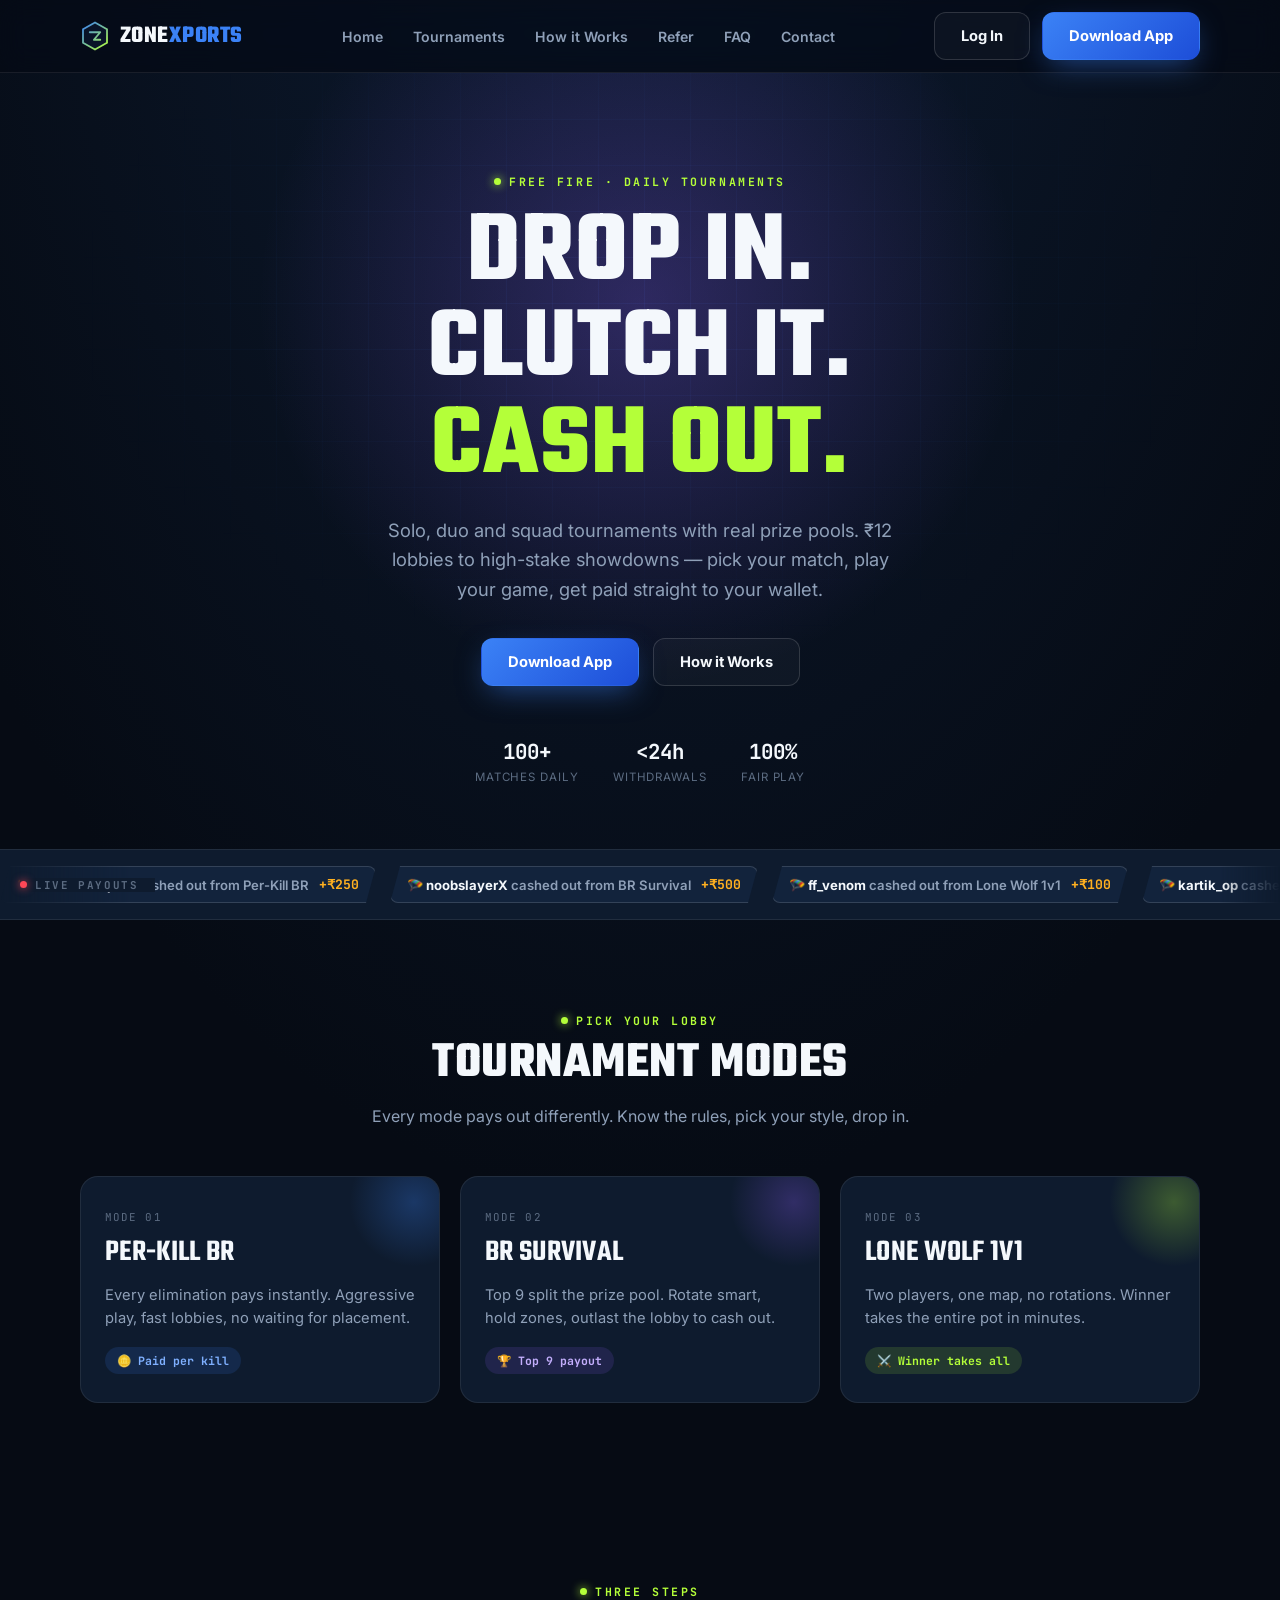
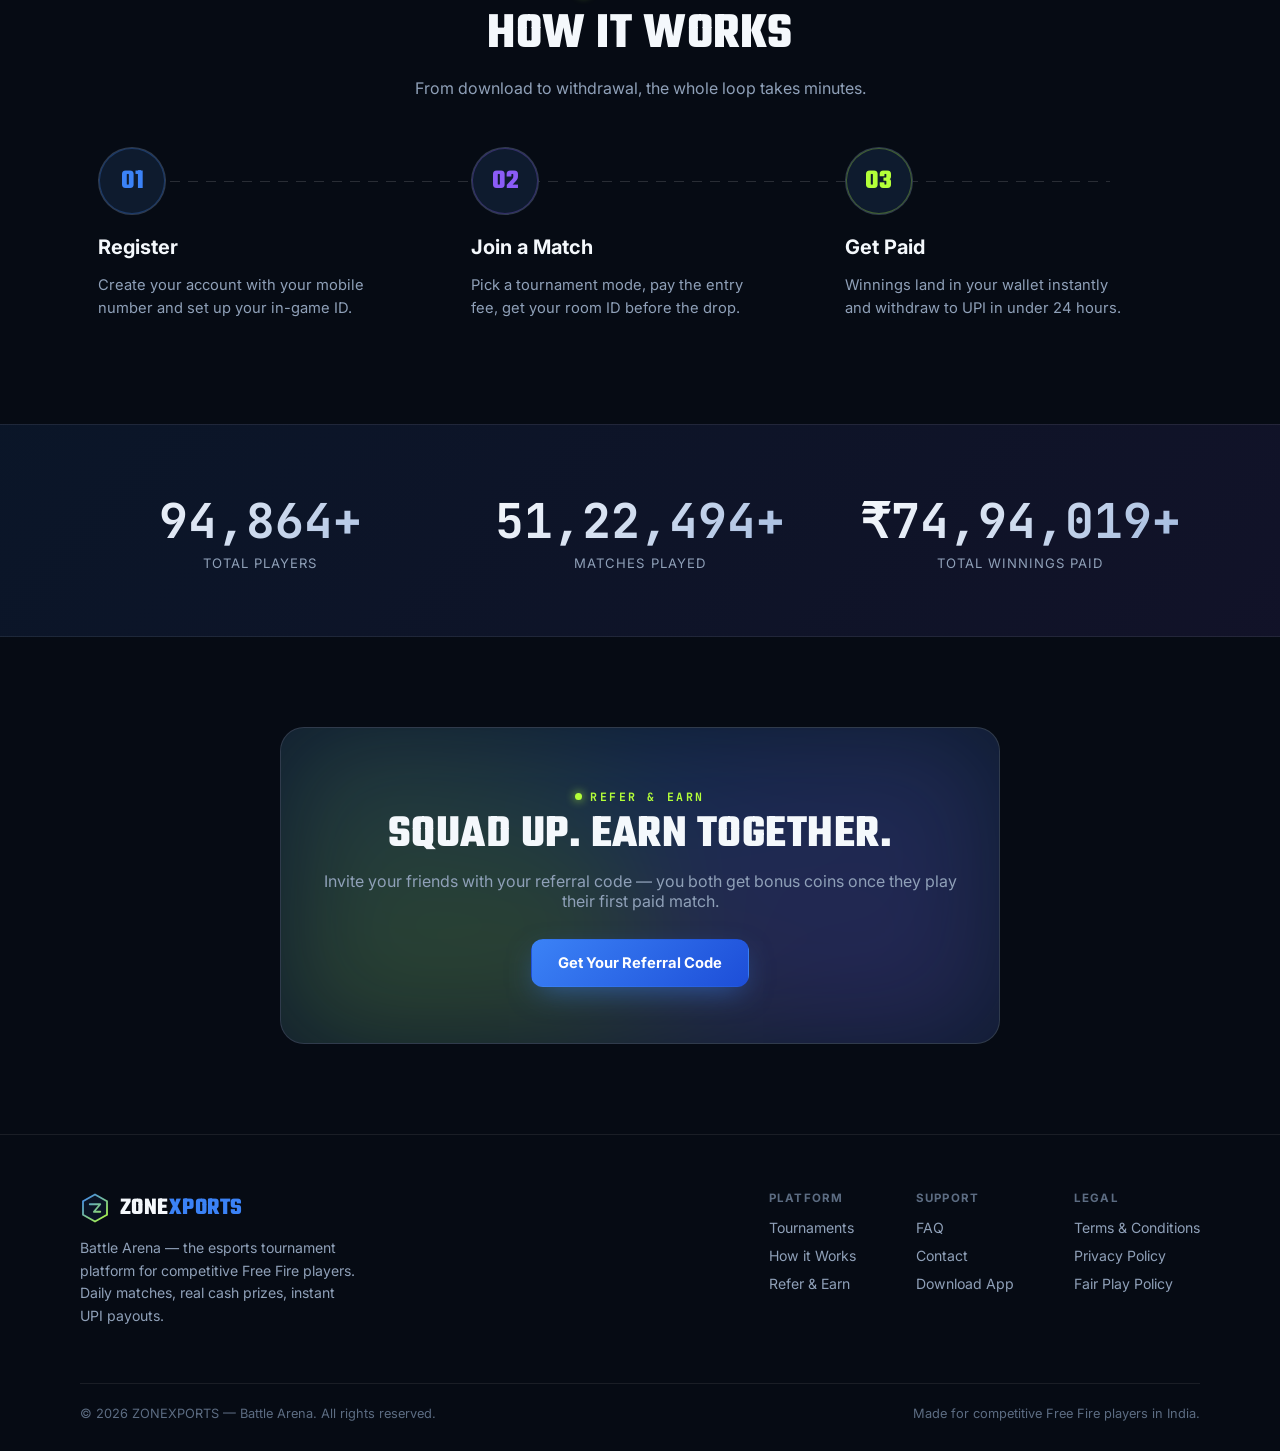
==== index.html @ 1f4161a4 "Add files via upload" ====
<!DOCTYPE html>
<html lang="en">
<head>
<meta charset="UTF-8">
<meta name="viewport" content="width=device-width, initial-scale=1">
<title>ZONEXPORTS — Battle Arena | Free Fire Tournaments</title>
<meta name="description" content="Drop in, clutch it, cash out. Daily Free Fire tournaments on ZONEXPORTS — low entry fees, instant UPI withdrawals, 100% fair play.">
<link rel="preconnect" href="https://fonts.googleapis.com">
<link rel="preconnect" href="https://fonts.gstatic.com" crossorigin>
<link href="https://fonts.googleapis.com/css2?family=Teko:wght@500;600;700&family=Inter:wght@400;500;600;700;800&family=JetBrains+Mono:wght@500;700&display=swap" rel="stylesheet">
<style>
  /* ============ TOKENS ============ */
  :root{
    --bg:#060b14;
    --bg-radial: radial-gradient(120% 90% at 50% -10%, #0d1c33 0%, #060b14 55%);
    --surface:#0e1b2e;
    --surface-2:#12233c;
    --border: rgba(255,255,255,.08);
    --border-strong: rgba(255,255,255,.14);
    --text:#f4f8fc;
    --text-dim:#8fa0b8;
    --text-dimmer:#5c6c82;
    --blue:#3b82f6;
    --blue-soft: rgba(59,130,246,.14);
    --purple:#8b5cf6;
    --purple-soft: rgba(139,92,246,.14);
    --lime:#b4ff39;
    --gold:#ffb020;
    --red:#ff4757;
    --font-display:'Teko', sans-serif;
    --font-body:'Inter', sans-serif;
    --font-mono:'JetBrains Mono', monospace;
    --container: 1160px;
  }

  *{box-sizing:border-box;}
  html{scroll-behavior:smooth;}
  body{
    margin:0;
    background:var(--bg-radial);
    color:var(--text);
    font-family:var(--font-body);
    -webkit-font-smoothing:antialiased;
    overflow-x:hidden;
  }
  img{max-width:100%;display:block;}
  a{color:inherit;text-decoration:none;}
  ul{list-style:none;margin:0;padding:0;}
  :focus-visible{outline:2px solid var(--lime);outline-offset:3px;border-radius:4px;}
  .wrap{max-width:var(--container);margin:0 auto;padding:0 20px;}
  .eyebrow{
    font-family:var(--font-mono);
    font-size:.72rem;
    font-weight:700;
    letter-spacing:.22em;
    text-transform:uppercase;
    color:var(--lime);
    display:inline-flex;
    align-items:center;
    gap:8px;
  }
  .eyebrow::before{
    content:"";
    width:7px;height:7px;border-radius:50%;
    background:var(--lime);
    box-shadow:0 0 10px var(--lime);
  }
  .h-display{
    font-family:var(--font-display);
    font-weight:700;
    text-transform:uppercase;
    letter-spacing:.01em;
    line-height:.94;
  }
  .btn{
    display:inline-flex;align-items:center;justify-content:center;gap:8px;
    font-family:var(--font-body);font-weight:700;font-size:.92rem;
    padding:14px 26px;border-radius:12px;border:1px solid transparent;
    cursor:pointer;transition:transform .15s ease, box-shadow .15s ease, background .15s ease;
    white-space:nowrap;
  }
  .btn:active{transform:translateY(1px) scale(.99);}
  .btn-primary{
    background:linear-gradient(135deg,var(--blue),#1d4ed8);
    color:#fff;
    box-shadow:0 10px 30px -8px rgba(59,130,246,.55);
  }
  .btn-primary:hover{box-shadow:0 14px 34px -6px rgba(59,130,246,.7);}
  .btn-ghost{
    background:rgba(255,255,255,.03);
    border-color:var(--border-strong);
    color:var(--text);
  }
  .btn-ghost:hover{background:rgba(255,255,255,.07);}

  /* ============ LOGO MARK ============ */
  .logo{display:flex;align-items:center;gap:10px;font-family:var(--font-display);font-weight:700;font-size:1.5rem;letter-spacing:.02em;}
  .logo-mark{width:30px;height:30px;flex:none;}
  .logo-text b{color:var(--blue);}

  /* ============ NAV ============ */
  header.nav{
    position:sticky;top:0;z-index:50;
    background:rgba(6,11,20,.72);
    backdrop-filter:blur(14px) saturate(140%);
    -webkit-backdrop-filter:blur(14px) saturate(140%);
    border-bottom:1px solid var(--border);
  }
  .nav-inner{display:flex;align-items:center;justify-content:space-between;height:72px;}
  .nav-links{display:flex;align-items:center;gap:30px;}
  .nav-links a{font-size:.88rem;font-weight:600;color:var(--text-dim);transition:color .15s ease;position:relative;}
  .nav-links a:hover{color:var(--text);}
  .nav-cta{display:flex;align-items:center;gap:12px;}
  .burger{display:none;background:none;border:1px solid var(--border-strong);border-radius:9px;width:42px;height:42px;color:var(--text);font-size:1.1rem;cursor:pointer;}
  .mobile-panel{display:none;border-top:1px solid var(--border);padding:14px 0 20px;}
  .mobile-panel a{display:block;padding:12px 4px;font-weight:600;color:var(--text-dim);border-bottom:1px solid var(--border);}
  body.nav-open .mobile-panel{display:block;}

  @media (max-width:860px){
    .nav-links{display:none;}
    .burger{display:inline-flex;align-items:center;justify-content:center;}
    .nav-cta .btn-ghost{display:none;}
  }

  /* ============ HERO ============ */
  .hero{position:relative;padding:96px 0 64px;overflow:hidden;}
  .hero-grid{
    position:absolute;inset:0;z-index:0;
    background-image:
      linear-gradient(rgba(59,130,246,.08) 1px, transparent 1px),
      linear-gradient(90deg, rgba(59,130,246,.08) 1px, transparent 1px);
    background-size:46px 46px;
    mask-image:radial-gradient(60% 60% at 50% 30%, #000 0%, transparent 75%);
    -webkit-mask-image:radial-gradient(60% 60% at 50% 30%, #000 0%, transparent 75%);
  }
  .hero-glow{
    position:absolute;top:-220px;left:50%;transform:translateX(-50%);
    width:900px;height:900px;border-radius:50%;
    background:radial-gradient(circle, rgba(139,92,246,.28), transparent 60%);
    z-index:0;pointer-events:none;
  }
  .hero-inner{position:relative;z-index:1;text-align:center;max-width:760px;margin:0 auto;}
  .hero h1{
    font-size:clamp(3rem, 9vw, 6.4rem);
    margin:18px 0 20px;
  }
  .hero h1 span{color:var(--lime);}
  .hero p{
    color:var(--text-dim);font-size:clamp(1rem,2vw,1.15rem);
    max-width:520px;margin:0 auto 34px;line-height:1.6;
  }
  .hero-ctas{display:flex;gap:14px;justify-content:center;flex-wrap:wrap;}
  .hero-stats-mini{
    display:flex;gap:34px;justify-content:center;margin-top:52px;flex-wrap:wrap;
  }
  .hero-stats-mini div{text-align:center;}
  .hero-stats-mini strong{
    display:block;font-family:var(--font-mono);font-size:1.3rem;color:var(--text);
  }
  .hero-stats-mini span{font-size:.72rem;color:var(--text-dimmer);text-transform:uppercase;letter-spacing:.08em;}

  /* ============ LIVE FEED (signature element) ============ */
  .feed-section{border-top:1px solid var(--border);border-bottom:1px solid var(--border);background:var(--surface);padding:16px 0;position:relative;}
  .feed-label{
    position:absolute;left:20px;top:50%;transform:translateY(-50%);
    background:var(--surface);padding-right:16px;z-index:2;
    display:flex;align-items:center;gap:8px;
    font-family:var(--font-mono);font-size:.68rem;font-weight:700;
    letter-spacing:.15em;text-transform:uppercase;color:var(--text-dimmer);
  }
  .feed-label i{width:7px;height:7px;border-radius:50%;background:var(--red);box-shadow:0 0 8px var(--red);animation:pulse 1.4s ease-in-out infinite;}
  @keyframes pulse{0%,100%{opacity:1;}50%{opacity:.35;}}
  .feed-mask{overflow:hidden;-webkit-mask-image:linear-gradient(90deg, transparent, #000 130px, #000 calc(100% - 60px), transparent);mask-image:linear-gradient(90deg, transparent, #000 130px, #000 calc(100% - 60px), transparent);}
  .feed-track{display:flex;gap:14px;width:max-content;animation:scroll-left 34s linear infinite;}
  .feed-section:hover .feed-track{animation-play-state:paused;}
  @keyframes scroll-left{from{transform:translateX(0);}to{transform:translateX(-50%);}}
  .feed-item{
    flex:none;display:flex;align-items:center;gap:10px;
    background:var(--surface-2);border:1px solid var(--border-strong);
    padding:9px 16px;border-radius:8px;
    clip-path:polygon(10px 0, 100% 0, calc(100% - 10px) 100%, 0 100%);
    font-size:.82rem;white-space:nowrap;
  }
  .feed-item .tag{color:var(--text-dim);font-weight:600;}
  .feed-item .tag b{color:var(--text);}
  .feed-item .amt{font-family:var(--font-mono);font-weight:700;color:var(--gold);}

  /* ============ SECTION SHELL ============ */
  section{padding:88px 0;}
  .section-head{max-width:560px;margin:0 0 46px;}
  .section-head.center{margin-left:auto;margin-right:auto;text-align:center;}
  .section-head h2{font-size:clamp(2.1rem,4.6vw,3.2rem);margin:12px 0 10px;}
  .section-head p{color:var(--text-dim);font-size:1rem;line-height:1.6;}

  /* ============ MODES ============ */
  .modes-grid{display:grid;grid-template-columns:repeat(3,1fr);gap:20px;}
  .mode-card{
    background:var(--surface);border:1px solid var(--border);border-radius:18px;
    padding:28px 24px;position:relative;overflow:hidden;
    transition:border-color .2s ease, transform .2s ease;
  }
  .mode-card:hover{border-color:var(--border-strong);transform:translateY(-4px);}
  .mode-card::after{
    content:"";position:absolute;right:-40px;top:-40px;width:130px;height:130px;border-radius:50%;
    background:radial-gradient(circle, var(--glow, rgba(59,130,246,.25)), transparent 70%);
  }
  .mode-tag{font-family:var(--font-mono);font-size:.68rem;color:var(--text-dimmer);letter-spacing:.1em;text-transform:uppercase;}
  .mode-card h3{font-family:var(--font-display);font-size:1.9rem;font-weight:600;margin:6px 0 10px;letter-spacing:.01em;text-transform:uppercase;}
  .mode-card p{color:var(--text-dim);font-size:.92rem;line-height:1.55;margin:0 0 18px;}
  .mode-pill{
    display:inline-flex;align-items:center;gap:6px;
    font-family:var(--font-mono);font-size:.72rem;font-weight:700;
    padding:6px 12px;border-radius:100px;
  }
  .mode-card.blue .mode-pill{background:var(--blue-soft);color:#7fb0ff;}
  .mode-card.purple .mode-pill{background:var(--purple-soft);color:#c3aefc;}
  .mode-card.lime .mode-pill{background:rgba(180,255,57,.13);color:var(--lime);}

  /* ============ HOW IT WORKS ============ */
  .steps{display:grid;grid-template-columns:repeat(3,1fr);gap:0;position:relative;}
  .steps::before{
    content:"";position:absolute;top:34px;left:8%;right:8%;height:1px;
    background:repeating-linear-gradient(90deg, var(--border-strong) 0 10px, transparent 10px 18px);
    z-index:0;
  }
  .step{position:relative;z-index:1;padding:0 18px;}
  .step-num{
    width:68px;height:68px;border-radius:50%;
    display:flex;align-items:center;justify-content:center;
    font-family:var(--font-display);font-size:1.7rem;font-weight:700;
    background:var(--surface);border:1px solid var(--border-strong);
    margin-bottom:20px;
  }
  .step:nth-child(1) .step-num{color:var(--blue);box-shadow:inset 0 0 0 1px rgba(59,130,246,.3);}
  .step:nth-child(2) .step-num{color:var(--purple);box-shadow:inset 0 0 0 1px rgba(139,92,246,.3);}
  .step:nth-child(3) .step-num{color:var(--lime);box-shadow:inset 0 0 0 1px rgba(180,255,57,.3);}
  .step h3{font-size:1.25rem;margin:0 0 8px;font-weight:700;}
  .step p{color:var(--text-dim);font-size:.92rem;line-height:1.6;max-width:280px;}

  /* ============ STATS BAND ============ */
  .stats-band{
    background:linear-gradient(135deg, rgba(59,130,246,.09), rgba(139,92,246,.09));
    border-top:1px solid var(--border);border-bottom:1px solid var(--border);
    padding:64px 0;
  }
  .stats-grid{display:grid;grid-template-columns:repeat(3,1fr);gap:20px;text-align:center;}
  .stat b{
    display:block;font-family:var(--font-mono);font-weight:700;
    font-size:clamp(2rem,5vw,3rem);
    background:linear-gradient(135deg,#fff,#9db6dd);
    -webkit-background-clip:text;background-clip:text;color:transparent;
  }
  .stat span{color:var(--text-dim);font-size:.82rem;text-transform:uppercase;letter-spacing:.08em;}

  /* ============ CTA BAND ============ */
  .cta-band{
    text-align:center;padding:90px 0;
  }
  .cta-box{
    max-width:720px;margin:0 auto;padding:56px 34px;border-radius:24px;
    background:var(--surface);border:1px solid var(--border-strong);
    position:relative;overflow:hidden;
  }
  .cta-box::before{
    content:"";position:absolute;inset:-2px;z-index:0;
    background:conic-gradient(from 0deg, var(--blue), var(--purple), var(--lime), var(--blue));
    filter:blur(60px);opacity:.18;
  }
  .cta-box>*{position:relative;z-index:1;}
  .cta-box h2{font-size:clamp(2rem,4.4vw,2.9rem);margin:10px 0 14px;}
  .cta-box p{color:var(--text-dim);margin:0 0 28px;}

  /* ============ FOOTER ============ */
  footer{border-top:1px solid var(--border);padding:56px 0 30px;}
  .footer-top{display:flex;justify-content:space-between;gap:40px;flex-wrap:wrap;margin-bottom:42px;}
  .footer-brand p{color:var(--text-dim);font-size:.88rem;max-width:280px;line-height:1.6;margin-top:12px;}
  .footer-cols{display:flex;gap:60px;flex-wrap:wrap;}
  .footer-col h4{font-size:.72rem;text-transform:uppercase;letter-spacing:.1em;color:var(--text-dimmer);margin:0 0 14px;}
  .footer-col a{display:block;color:var(--text-dim);font-size:.88rem;margin-bottom:11px;transition:color .15s ease;}
  .footer-col a:hover{color:var(--text);}
  .footer-bottom{
    border-top:1px solid var(--border);padding-top:22px;
    display:flex;justify-content:space-between;flex-wrap:wrap;gap:10px;
    color:var(--text-dimmer);font-size:.8rem;
  }

  /* ============ RESPONSIVE ============ */
  @media (max-width:900px){
    .modes-grid{grid-template-columns:1fr;}
    .steps{grid-template-columns:1fr;gap:38px;}
    .steps::before{display:none;}
    .step{padding:0;}
    .stats-grid{grid-template-columns:1fr;gap:34px;}
  }
  @media (max-width:520px){
    .hero{padding:64px 0 40px;}
    .hero-stats-mini{gap:22px;}
    section{padding:64px 0;}
    .cta-box{padding:40px 22px;}
  }

  @media (prefers-reduced-motion: reduce){
    html{scroll-behavior:auto;}
    .feed-track{animation:none;}
    .feed-label i{animation:none;}
  }
</style>
</head>
<body>

<!-- ============ NAV ============ -->
<header class="nav">
  <div class="wrap nav-inner">
    <a href="#home" class="logo">
      <svg class="logo-mark" viewBox="0 0 40 40" fill="none" xmlns="http://www.w3.org/2000/svg">
        <polygon points="20,2 36,11 36,29 20,38 4,29 4,11" stroke="url(#g1)" stroke-width="2.4" fill="rgba(59,130,246,.08)"/>
        <path d="M13 15h14l-8.5 10H27" stroke="url(#g1)" stroke-width="2.4" stroke-linecap="round" stroke-linejoin="round" fill="none"/>
        <defs>
          <linearGradient id="g1" x1="4" y1="2" x2="36" y2="38" gradientUnits="userSpaceOnUse">
            <stop stop-color="#3B82F6"/><stop offset="1" stop-color="#B4FF39"/>
          </linearGradient>
        </defs>
      </svg>
      <span class="logo-text">ZONE<b>XPORTS</b></span>
    </a>

    <nav class="nav-links">
      <a href="#home">Home</a>
      <a href="#modes">Tournaments</a>
      <a href="#how-it-works">How it Works</a>
      <a href="#refer">Refer</a>
      <a href="#faq">FAQ</a>
      <a href="#contact">Contact</a>
    </nav>

    <div class="nav-cta">
      <a href="https://zonexport.site.je" target="_blank" rel="noopener" class="btn btn-ghost">Log In</a>
      <a href="https://github.com/mahali386/ZONEXPORT/releases/download/V1/ZONEXPORT.apk" class="btn btn-primary">Download App</a>
      <button class="burger" id="burgerBtn" aria-label="Toggle menu" aria-expanded="false">☰</button>
    </div>
  </div>
  <div class="wrap mobile-panel" id="mobilePanel">
    <a href="#home">Home</a>
    <a href="#modes">Tournaments</a>
    <a href="#how-it-works">How it Works</a>
    <a href="#refer">Refer &amp; Earn</a>
    <a href="#faq">FAQ</a>
    <a href="#contact">Contact</a>
  </div>
</header>

<!-- ============ HERO ============ -->
<section class="hero" id="home">
  <div class="hero-grid" aria-hidden="true"></div>
  <div class="hero-glow" aria-hidden="true"></div>
  <div class="wrap hero-inner">
    <span class="eyebrow">Free Fire · Daily Tournaments</span>
    <h1 class="h-display">Drop In.<br>Clutch It.<br><span>Cash Out.</span></h1>
    <p>Solo, duo and squad tournaments with real prize pools. ₹12 lobbies to high-stake showdowns — pick your match, play your game, get paid straight to your wallet.</p>
    <div class="hero-ctas">
      <a href="https://github.com/mahali386/ZONEXPORT/releases/download/V1/ZONEXPORT.apk" class="btn btn-primary">Download App</a>
      <a href="#how-it-works" class="btn btn-ghost">How it Works</a>
    </div>
    <div class="hero-stats-mini">
      <div><strong>100+</strong><span>Matches Daily</span></div>
      <div><strong>&lt;24h</strong><span>Withdrawals</span></div>
      <div><strong>100%</strong><span>Fair Play</span></div>
    </div>
  </div>
</section>

<!-- ============ LIVE FEED ============ -->
<div class="feed-section">
  <span class="feed-label"><i></i>Live Payouts</span>
  <div class="feed-mask">
    <div class="feed-track" id="feedTrack">
      <!-- items injected twice by JS for seamless loop -->
    </div>
  </div>
</div>

<!-- ============ TOURNAMENT MODES ============ -->
<section id="modes">
  <div class="wrap">
    <div class="section-head center">
      <span class="eyebrow">Pick Your Lobby</span>
      <h2 class="h-display">Tournament Modes</h2>
      <p>Every mode pays out differently. Know the rules, pick your style, drop in.</p>
    </div>
    <div class="modes-grid">
      <div class="mode-card blue" style="--glow:rgba(59,130,246,.28)">
        <span class="mode-tag">Mode 01</span>
        <h3>Per-Kill BR</h3>
        <p>Every elimination pays instantly. Aggressive play, fast lobbies, no waiting for placement.</p>
        <span class="mode-pill">🪙 Paid per kill</span>
      </div>
      <div class="mode-card purple" style="--glow:rgba(139,92,246,.28)">
        <span class="mode-tag">Mode 02</span>
        <h3>BR Survival</h3>
        <p>Top 9 split the prize pool. Rotate smart, hold zones, outlast the lobby to cash out.</p>
        <span class="mode-pill">🏆 Top 9 payout</span>
      </div>
      <div class="mode-card lime" style="--glow:rgba(180,255,57,.28)">
        <span class="mode-tag">Mode 03</span>
        <h3>Lone Wolf 1v1</h3>
        <p>Two players, one map, no rotations. Winner takes the entire pot in minutes.</p>
        <span class="mode-pill">⚔️ Winner takes all</span>
      </div>
    </div>
  </div>
</section>

<!-- ============ HOW IT WORKS ============ -->
<section id="how-it-works">
  <div class="wrap">
    <div class="section-head center">
      <span class="eyebrow">Three Steps</span>
      <h2 class="h-display">How It Works</h2>
      <p>From download to withdrawal, the whole loop takes minutes.</p>
    </div>
    <div class="steps">
      <div class="step">
        <div class="step-num">01</div>
        <h3>Register</h3>
        <p>Create your account with your mobile number and set up your in-game ID.</p>
      </div>
      <div class="step">
        <div class="step-num">02</div>
        <h3>Join a Match</h3>
        <p>Pick a tournament mode, pay the entry fee, get your room ID before the drop.</p>
      </div>
      <div class="step">
        <div class="step-num">03</div>
        <h3>Get Paid</h3>
        <p>Winnings land in your wallet instantly and withdraw to UPI in under 24 hours.</p>
      </div>
    </div>
  </div>
</section>

<!-- ============ STATS BAND ============ -->
<div class="stats-band">
  <div class="wrap stats-grid">
    <div class="stat"><b data-count="100000" data-suffix="+">0</b><span>Total Players</span></div>
    <div class="stat"><b data-count="5400000" data-suffix="+">0</b><span>Matches Played</span></div>
    <div class="stat"><b data-count="7900000" data-prefix="₹" data-suffix="+">₹0</b><span>Total Winnings Paid</span></div>
  </div>
</div>

<!-- ============ CTA / REFER BAND ============ -->
<section class="cta-band" id="refer">
  <div class="wrap">
    <div class="cta-box">
      <span class="eyebrow">Refer &amp; Earn</span>
      <h2 class="h-display">Squad Up. Earn Together.</h2>
      <p>Invite your friends with your referral code — you both get bonus coins once they play their first paid match.</p>
      <a href="https://zonexport.site.je/refer.php" target="_blank" rel="noopener" class="btn btn-primary">Get Your Referral Code</a>
    </div>
  </div>
</section>

<!-- ============ FOOTER ============ -->
<footer id="contact">
  <div class="wrap">
    <div class="footer-top">
      <div class="footer-brand">
        <div class="logo">
          <svg class="logo-mark" viewBox="0 0 40 40" fill="none" xmlns="http://www.w3.org/2000/svg">
            <polygon points="20,2 36,11 36,29 20,38 4,29 4,11" stroke="url(#g2)" stroke-width="2.4" fill="rgba(59,130,246,.08)"/>
            <path d="M13 15h14l-8.5 10H27" stroke="url(#g2)" stroke-width="2.4" stroke-linecap="round" stroke-linejoin="round" fill="none"/>
            <defs>
              <linearGradient id="g2" x1="4" y1="2" x2="36" y2="38" gradientUnits="userSpaceOnUse">
                <stop stop-color="#3B82F6"/><stop offset="1" stop-color="#B4FF39"/>
              </linearGradient>
            </defs>
          </svg>
          <span class="logo-text">ZONE<b>XPORTS</b></span>
        </div>
        <p>Battle Arena — the esports tournament platform for competitive Free Fire players. Daily matches, real cash prizes, instant UPI payouts.</p>
      </div>
      <div class="footer-cols">
        <div class="footer-col">
          <h4>Platform</h4>
          <a href="#modes">Tournaments</a>
          <a href="#how-it-works">How it Works</a>
          <a href="#refer">Refer &amp; Earn</a>
        </div>
        <div class="footer-col">
          <h4>Support</h4>
          <a href="#faq" id="faq">FAQ</a>
          <a href="#contact">Contact</a>
          <a href="https://github.com/mahali386/ZONEXPORT/releases/download/V1/ZONEXPORT.apk">Download App</a>
        </div>
        <div class="footer-col">
          <h4>Legal</h4>
          <a href="#">Terms &amp; Conditions</a>
          <a href="#">Privacy Policy</a>
          <a href="#">Fair Play Policy</a>
        </div>
      </div>
    </div>
    <div class="footer-bottom">
      <span>© 2026 ZONEXPORTS — Battle Arena. All rights reserved.</span>
      <span>Made for competitive Free Fire players in India.</span>
    </div>
  </div>
</footer>

<script>
  // ---- Mobile menu toggle ----
  const burger = document.getElementById('burgerBtn');
  burger.addEventListener('click', () => {
    document.body.classList.toggle('nav-open');
    const open = document.body.classList.contains('nav-open');
    burger.setAttribute('aria-expanded', open ? 'true' : 'false');
    burger.textContent = open ? '✕' : '☰';
  });
  document.getElementById('mobilePanel').addEventListener('click', (e) => {
    if (e.target.tagName === 'A') {
      document.body.classList.remove('nav-open');
      burger.textContent = '☰';
    }
  });

  // ---- Live payout feed (signature element) ----
  const payouts = [
    { name: 'shadowreaperr', amt: 250, mode: 'Per-Kill BR' },
    { name: 'noobslayerX',   amt: 500, mode: 'BR Survival' },
    { name: 'ff_venom',      amt: 100, mode: 'Lone Wolf 1v1' },
    { name: 'kartik_op',     amt: 350, mode: 'Per-Kill BR' },
    { name: 'desigamerz',    amt: 900, mode: 'BR Survival' },
    { name: 'aryanheadshot', amt: 150, mode: 'Lone Wolf 1v1' },
    { name: 'proplayer_rj',  amt: 620, mode: 'Per-Kill BR' },
    { name: 'quickscopeY',   amt: 200, mode: 'BR Survival' },
    { name: 'rakeshclutch',  amt: 480, mode: 'Lone Wolf 1v1' },
    { name: 'vikramx99',     amt: 300, mode: 'Per-Kill BR' },
  ];
  const track = document.getElementById('feedTrack');
  function renderFeed(){
    const html = payouts.map(p => `
      <div class="feed-item">
        <span class="tag">🪂 <b>${p.name}</b> cashed out from ${p.mode}</span>
        <span class="amt">+₹${p.amt}</span>
      </div>`).join('');
    track.innerHTML = html + html; // duplicate for seamless marquee loop
  }
  renderFeed();

  // ---- Stat count-up on scroll ----
  const reduceMotion = window.matchMedia('(prefers-reduced-motion: reduce)').matches;
  const statEls = document.querySelectorAll('.stat b[data-count]');
  function formatNum(n){ return Math.round(n).toLocaleString('en-IN'); }
  function animateStat(el){
    const target = parseFloat(el.dataset.count);
    const prefix = el.dataset.prefix || '';
    const suffix = el.dataset.suffix || '';
    if (reduceMotion){ el.textContent = prefix + formatNum(target) + suffix; return; }
    const duration = 1400;
    const start = performance.now();
    function tick(now){
      const p = Math.min(1, (now - start) / duration);
      const eased = 1 - Math.pow(1 - p, 3);
      el.textContent = prefix + formatNum(target * eased) + suffix;
      if (p < 1) requestAnimationFrame(tick);
    }
    requestAnimationFrame(tick);
  }
  const io = new IntersectionObserver((entries) => {
    entries.forEach(entry => {
      if (entry.isIntersecting){
        animateStat(entry.target);
        io.unobserve(entry.target);
      }
    });
  }, { threshold: 0.4 });
  statEls.forEach(el => io.observe(el));
</script>
</body>
</html>
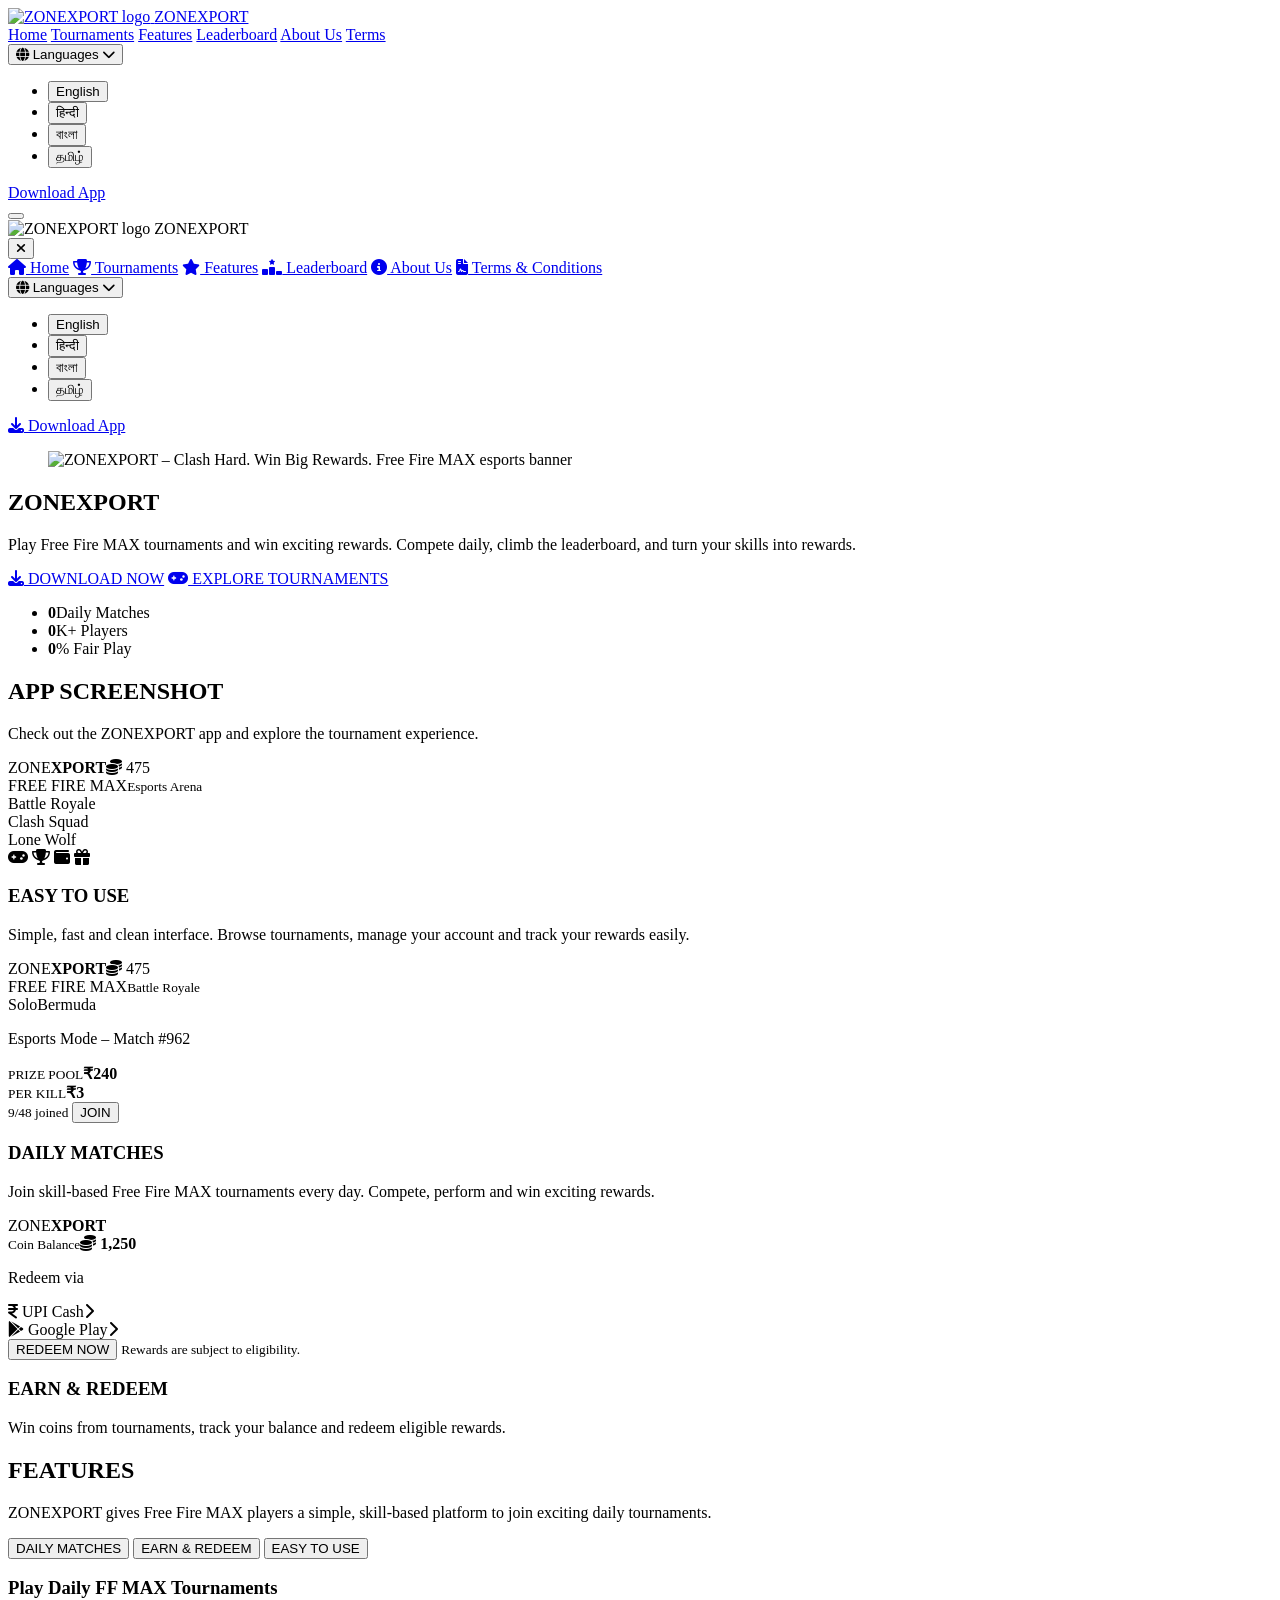
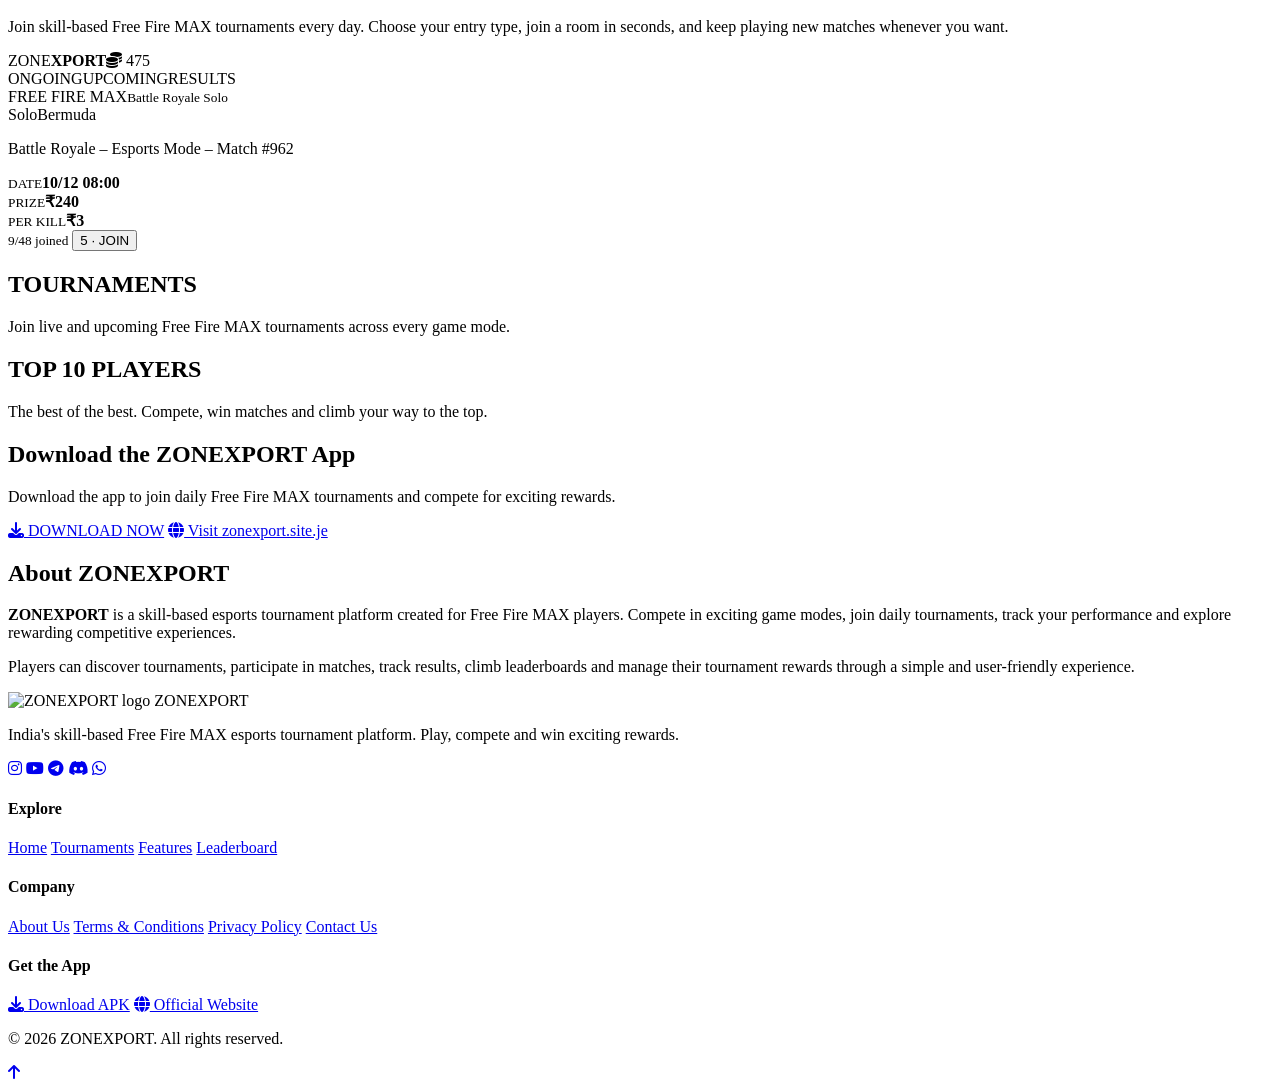
==== commit d5419fb7: "Add files via upload" ====
--- a/index.html
+++ b/index.html
@@ -1,579 +1,377 @@
 <!DOCTYPE html>
 <html lang="en">
 <head>
-<meta charset="UTF-8">
-<meta name="viewport" content="width=device-width, initial-scale=1">
-<title>ZONEXPORTS — Battle Arena | Free Fire Tournaments</title>
-<meta name="description" content="Drop in, clutch it, cash out. Daily Free Fire tournaments on ZONEXPORTS — low entry fees, instant UPI withdrawals, 100% fair play.">
-<link rel="preconnect" href="https://fonts.googleapis.com">
-<link rel="preconnect" href="https://fonts.gstatic.com" crossorigin>
-<link href="https://fonts.googleapis.com/css2?family=Teko:wght@500;600;700&family=Inter:wght@400;500;600;700;800&family=JetBrains+Mono:wght@500;700&display=swap" rel="stylesheet">
-<style>
-  /* ============ TOKENS ============ */
-  :root{
-    --bg:#060b14;
-    --bg-radial: radial-gradient(120% 90% at 50% -10%, #0d1c33 0%, #060b14 55%);
-    --surface:#0e1b2e;
-    --surface-2:#12233c;
-    --border: rgba(255,255,255,.08);
-    --border-strong: rgba(255,255,255,.14);
-    --text:#f4f8fc;
-    --text-dim:#8fa0b8;
-    --text-dimmer:#5c6c82;
-    --blue:#3b82f6;
-    --blue-soft: rgba(59,130,246,.14);
-    --purple:#8b5cf6;
-    --purple-soft: rgba(139,92,246,.14);
-    --lime:#b4ff39;
-    --gold:#ffb020;
-    --red:#ff4757;
-    --font-display:'Teko', sans-serif;
-    --font-body:'Inter', sans-serif;
-    --font-mono:'JetBrains Mono', monospace;
-    --container: 1160px;
-  }
-
-  *{box-sizing:border-box;}
-  html{scroll-behavior:smooth;}
-  body{
-    margin:0;
-    background:var(--bg-radial);
-    color:var(--text);
-    font-family:var(--font-body);
-    -webkit-font-smoothing:antialiased;
-    overflow-x:hidden;
-  }
-  img{max-width:100%;display:block;}
-  a{color:inherit;text-decoration:none;}
-  ul{list-style:none;margin:0;padding:0;}
-  :focus-visible{outline:2px solid var(--lime);outline-offset:3px;border-radius:4px;}
-  .wrap{max-width:var(--container);margin:0 auto;padding:0 20px;}
-  .eyebrow{
-    font-family:var(--font-mono);
-    font-size:.72rem;
-    font-weight:700;
-    letter-spacing:.22em;
-    text-transform:uppercase;
-    color:var(--lime);
-    display:inline-flex;
-    align-items:center;
-    gap:8px;
-  }
-  .eyebrow::before{
-    content:"";
-    width:7px;height:7px;border-radius:50%;
-    background:var(--lime);
-    box-shadow:0 0 10px var(--lime);
-  }
-  .h-display{
-    font-family:var(--font-display);
-    font-weight:700;
-    text-transform:uppercase;
-    letter-spacing:.01em;
-    line-height:.94;
-  }
-  .btn{
-    display:inline-flex;align-items:center;justify-content:center;gap:8px;
-    font-family:var(--font-body);font-weight:700;font-size:.92rem;
-    padding:14px 26px;border-radius:12px;border:1px solid transparent;
-    cursor:pointer;transition:transform .15s ease, box-shadow .15s ease, background .15s ease;
-    white-space:nowrap;
-  }
-  .btn:active{transform:translateY(1px) scale(.99);}
-  .btn-primary{
-    background:linear-gradient(135deg,var(--blue),#1d4ed8);
-    color:#fff;
-    box-shadow:0 10px 30px -8px rgba(59,130,246,.55);
-  }
-  .btn-primary:hover{box-shadow:0 14px 34px -6px rgba(59,130,246,.7);}
-  .btn-ghost{
-    background:rgba(255,255,255,.03);
-    border-color:var(--border-strong);
-    color:var(--text);
-  }
-  .btn-ghost:hover{background:rgba(255,255,255,.07);}
-
-  /* ============ LOGO MARK ============ */
-  .logo{display:flex;align-items:center;gap:10px;font-family:var(--font-display);font-weight:700;font-size:1.5rem;letter-spacing:.02em;}
-  .logo-mark{width:30px;height:30px;flex:none;}
-  .logo-text b{color:var(--blue);}
-
-  /* ============ NAV ============ */
-  header.nav{
-    position:sticky;top:0;z-index:50;
-    background:rgba(6,11,20,.72);
-    backdrop-filter:blur(14px) saturate(140%);
-    -webkit-backdrop-filter:blur(14px) saturate(140%);
-    border-bottom:1px solid var(--border);
-  }
-  .nav-inner{display:flex;align-items:center;justify-content:space-between;height:72px;}
-  .nav-links{display:flex;align-items:center;gap:30px;}
-  .nav-links a{font-size:.88rem;font-weight:600;color:var(--text-dim);transition:color .15s ease;position:relative;}
-  .nav-links a:hover{color:var(--text);}
-  .nav-cta{display:flex;align-items:center;gap:12px;}
-  .burger{display:none;background:none;border:1px solid var(--border-strong);border-radius:9px;width:42px;height:42px;color:var(--text);font-size:1.1rem;cursor:pointer;}
-  .mobile-panel{display:none;border-top:1px solid var(--border);padding:14px 0 20px;}
-  .mobile-panel a{display:block;padding:12px 4px;font-weight:600;color:var(--text-dim);border-bottom:1px solid var(--border);}
-  body.nav-open .mobile-panel{display:block;}
-
-  @media (max-width:860px){
-    .nav-links{display:none;}
-    .burger{display:inline-flex;align-items:center;justify-content:center;}
-    .nav-cta .btn-ghost{display:none;}
-  }
-
-  /* ============ HERO ============ */
-  .hero{position:relative;padding:96px 0 64px;overflow:hidden;}
-  .hero-grid{
-    position:absolute;inset:0;z-index:0;
-    background-image:
-      linear-gradient(rgba(59,130,246,.08) 1px, transparent 1px),
-      linear-gradient(90deg, rgba(59,130,246,.08) 1px, transparent 1px);
-    background-size:46px 46px;
-    mask-image:radial-gradient(60% 60% at 50% 30%, #000 0%, transparent 75%);
-    -webkit-mask-image:radial-gradient(60% 60% at 50% 30%, #000 0%, transparent 75%);
-  }
-  .hero-glow{
-    position:absolute;top:-220px;left:50%;transform:translateX(-50%);
-    width:900px;height:900px;border-radius:50%;
-    background:radial-gradient(circle, rgba(139,92,246,.28), transparent 60%);
-    z-index:0;pointer-events:none;
-  }
-  .hero-inner{position:relative;z-index:1;text-align:center;max-width:760px;margin:0 auto;}
-  .hero h1{
-    font-size:clamp(3rem, 9vw, 6.4rem);
-    margin:18px 0 20px;
-  }
-  .hero h1 span{color:var(--lime);}
-  .hero p{
-    color:var(--text-dim);font-size:clamp(1rem,2vw,1.15rem);
-    max-width:520px;margin:0 auto 34px;line-height:1.6;
-  }
-  .hero-ctas{display:flex;gap:14px;justify-content:center;flex-wrap:wrap;}
-  .hero-stats-mini{
-    display:flex;gap:34px;justify-content:center;margin-top:52px;flex-wrap:wrap;
-  }
-  .hero-stats-mini div{text-align:center;}
-  .hero-stats-mini strong{
-    display:block;font-family:var(--font-mono);font-size:1.3rem;color:var(--text);
-  }
-  .hero-stats-mini span{font-size:.72rem;color:var(--text-dimmer);text-transform:uppercase;letter-spacing:.08em;}
-
-  /* ============ LIVE FEED (signature element) ============ */
-  .feed-section{border-top:1px solid var(--border);border-bottom:1px solid var(--border);background:var(--surface);padding:16px 0;position:relative;}
-  .feed-label{
-    position:absolute;left:20px;top:50%;transform:translateY(-50%);
-    background:var(--surface);padding-right:16px;z-index:2;
-    display:flex;align-items:center;gap:8px;
-    font-family:var(--font-mono);font-size:.68rem;font-weight:700;
-    letter-spacing:.15em;text-transform:uppercase;color:var(--text-dimmer);
-  }
-  .feed-label i{width:7px;height:7px;border-radius:50%;background:var(--red);box-shadow:0 0 8px var(--red);animation:pulse 1.4s ease-in-out infinite;}
-  @keyframes pulse{0%,100%{opacity:1;}50%{opacity:.35;}}
-  .feed-mask{overflow:hidden;-webkit-mask-image:linear-gradient(90deg, transparent, #000 130px, #000 calc(100% - 60px), transparent);mask-image:linear-gradient(90deg, transparent, #000 130px, #000 calc(100% - 60px), transparent);}
-  .feed-track{display:flex;gap:14px;width:max-content;animation:scroll-left 34s linear infinite;}
-  .feed-section:hover .feed-track{animation-play-state:paused;}
-  @keyframes scroll-left{from{transform:translateX(0);}to{transform:translateX(-50%);}}
-  .feed-item{
-    flex:none;display:flex;align-items:center;gap:10px;
-    background:var(--surface-2);border:1px solid var(--border-strong);
-    padding:9px 16px;border-radius:8px;
-    clip-path:polygon(10px 0, 100% 0, calc(100% - 10px) 100%, 0 100%);
-    font-size:.82rem;white-space:nowrap;
-  }
-  .feed-item .tag{color:var(--text-dim);font-weight:600;}
-  .feed-item .tag b{color:var(--text);}
-  .feed-item .amt{font-family:var(--font-mono);font-weight:700;color:var(--gold);}
-
-  /* ============ SECTION SHELL ============ */
-  section{padding:88px 0;}
-  .section-head{max-width:560px;margin:0 0 46px;}
-  .section-head.center{margin-left:auto;margin-right:auto;text-align:center;}
-  .section-head h2{font-size:clamp(2.1rem,4.6vw,3.2rem);margin:12px 0 10px;}
-  .section-head p{color:var(--text-dim);font-size:1rem;line-height:1.6;}
-
-  /* ============ MODES ============ */
-  .modes-grid{display:grid;grid-template-columns:repeat(3,1fr);gap:20px;}
-  .mode-card{
-    background:var(--surface);border:1px solid var(--border);border-radius:18px;
-    padding:28px 24px;position:relative;overflow:hidden;
-    transition:border-color .2s ease, transform .2s ease;
-  }
-  .mode-card:hover{border-color:var(--border-strong);transform:translateY(-4px);}
-  .mode-card::after{
-    content:"";position:absolute;right:-40px;top:-40px;width:130px;height:130px;border-radius:50%;
-    background:radial-gradient(circle, var(--glow, rgba(59,130,246,.25)), transparent 70%);
-  }
-  .mode-tag{font-family:var(--font-mono);font-size:.68rem;color:var(--text-dimmer);letter-spacing:.1em;text-transform:uppercase;}
-  .mode-card h3{font-family:var(--font-display);font-size:1.9rem;font-weight:600;margin:6px 0 10px;letter-spacing:.01em;text-transform:uppercase;}
-  .mode-card p{color:var(--text-dim);font-size:.92rem;line-height:1.55;margin:0 0 18px;}
-  .mode-pill{
-    display:inline-flex;align-items:center;gap:6px;
-    font-family:var(--font-mono);font-size:.72rem;font-weight:700;
-    padding:6px 12px;border-radius:100px;
-  }
-  .mode-card.blue .mode-pill{background:var(--blue-soft);color:#7fb0ff;}
-  .mode-card.purple .mode-pill{background:var(--purple-soft);color:#c3aefc;}
-  .mode-card.lime .mode-pill{background:rgba(180,255,57,.13);color:var(--lime);}
-
-  /* ============ HOW IT WORKS ============ */
-  .steps{display:grid;grid-template-columns:repeat(3,1fr);gap:0;position:relative;}
-  .steps::before{
-    content:"";position:absolute;top:34px;left:8%;right:8%;height:1px;
-    background:repeating-linear-gradient(90deg, var(--border-strong) 0 10px, transparent 10px 18px);
-    z-index:0;
-  }
-  .step{position:relative;z-index:1;padding:0 18px;}
-  .step-num{
-    width:68px;height:68px;border-radius:50%;
-    display:flex;align-items:center;justify-content:center;
-    font-family:var(--font-display);font-size:1.7rem;font-weight:700;
-    background:var(--surface);border:1px solid var(--border-strong);
-    margin-bottom:20px;
-  }
-  .step:nth-child(1) .step-num{color:var(--blue);box-shadow:inset 0 0 0 1px rgba(59,130,246,.3);}
-  .step:nth-child(2) .step-num{color:var(--purple);box-shadow:inset 0 0 0 1px rgba(139,92,246,.3);}
-  .step:nth-child(3) .step-num{color:var(--lime);box-shadow:inset 0 0 0 1px rgba(180,255,57,.3);}
-  .step h3{font-size:1.25rem;margin:0 0 8px;font-weight:700;}
-  .step p{color:var(--text-dim);font-size:.92rem;line-height:1.6;max-width:280px;}
-
-  /* ============ STATS BAND ============ */
-  .stats-band{
-    background:linear-gradient(135deg, rgba(59,130,246,.09), rgba(139,92,246,.09));
-    border-top:1px solid var(--border);border-bottom:1px solid var(--border);
-    padding:64px 0;
-  }
-  .stats-grid{display:grid;grid-template-columns:repeat(3,1fr);gap:20px;text-align:center;}
-  .stat b{
-    display:block;font-family:var(--font-mono);font-weight:700;
-    font-size:clamp(2rem,5vw,3rem);
-    background:linear-gradient(135deg,#fff,#9db6dd);
-    -webkit-background-clip:text;background-clip:text;color:transparent;
-  }
-  .stat span{color:var(--text-dim);font-size:.82rem;text-transform:uppercase;letter-spacing:.08em;}
-
-  /* ============ CTA BAND ============ */
-  .cta-band{
-    text-align:center;padding:90px 0;
-  }
-  .cta-box{
-    max-width:720px;margin:0 auto;padding:56px 34px;border-radius:24px;
-    background:var(--surface);border:1px solid var(--border-strong);
-    position:relative;overflow:hidden;
-  }
-  .cta-box::before{
-    content:"";position:absolute;inset:-2px;z-index:0;
-    background:conic-gradient(from 0deg, var(--blue), var(--purple), var(--lime), var(--blue));
-    filter:blur(60px);opacity:.18;
-  }
-  .cta-box>*{position:relative;z-index:1;}
-  .cta-box h2{font-size:clamp(2rem,4.4vw,2.9rem);margin:10px 0 14px;}
-  .cta-box p{color:var(--text-dim);margin:0 0 28px;}
-
-  /* ============ FOOTER ============ */
-  footer{border-top:1px solid var(--border);padding:56px 0 30px;}
-  .footer-top{display:flex;justify-content:space-between;gap:40px;flex-wrap:wrap;margin-bottom:42px;}
-  .footer-brand p{color:var(--text-dim);font-size:.88rem;max-width:280px;line-height:1.6;margin-top:12px;}
-  .footer-cols{display:flex;gap:60px;flex-wrap:wrap;}
-  .footer-col h4{font-size:.72rem;text-transform:uppercase;letter-spacing:.1em;color:var(--text-dimmer);margin:0 0 14px;}
-  .footer-col a{display:block;color:var(--text-dim);font-size:.88rem;margin-bottom:11px;transition:color .15s ease;}
-  .footer-col a:hover{color:var(--text);}
-  .footer-bottom{
-    border-top:1px solid var(--border);padding-top:22px;
-    display:flex;justify-content:space-between;flex-wrap:wrap;gap:10px;
-    color:var(--text-dimmer);font-size:.8rem;
-  }
-
-  /* ============ RESPONSIVE ============ */
-  @media (max-width:900px){
-    .modes-grid{grid-template-columns:1fr;}
-    .steps{grid-template-columns:1fr;gap:38px;}
-    .steps::before{display:none;}
-    .step{padding:0;}
-    .stats-grid{grid-template-columns:1fr;gap:34px;}
-  }
-  @media (max-width:520px){
-    .hero{padding:64px 0 40px;}
-    .hero-stats-mini{gap:22px;}
-    section{padding:64px 0;}
-    .cta-box{padding:40px 22px;}
-  }
-
-  @media (prefers-reduced-motion: reduce){
-    html{scroll-behavior:auto;}
-    .feed-track{animation:none;}
-    .feed-label i{animation:none;}
-  }
-</style>
+    <meta charset="UTF-8">
+    <meta name="viewport" content="width=device-width, initial-scale=1.0">
+    <meta name="theme-color" content="#0a0620">
+    <title>ZONEXPORT – India's Free Fire MAX Esports Tournament Platform</title>
+    <meta name="description" content="ZONEXPORT is a skill-based Free Fire MAX esports tournament platform. Play daily tournaments, climb the leaderboard, win coins & exciting rewards.">
+    <meta name="keywords" content="ZONEXPORT, Free Fire MAX, esports, tournaments, gaming, India, Battle Royale, Clash Squad">
+
+    <!-- Open Graph -->
+    <meta property="og:title" content="ZONEXPORT – Free Fire MAX Esports Tournaments">
+    <meta property="og:description" content="Play Free Fire MAX tournaments and win exciting rewards. Compete daily, climb the leaderboard.">
+    <meta property="og:type" content="website">
+    <meta property="og:image" content="images/hero-banner.png">
+
+    <link rel="icon" type="image/png" href="images/logo.png">
+
+    <!-- Fonts -->
+    <link rel="preconnect" href="https://fonts.googleapis.com">
+    <link rel="preconnect" href="https://fonts.gstatic.com" crossorigin>
+    <link href="https://fonts.googleapis.com/css2?family=Orbitron:wght@500;600;700;800;900&family=Poppins:wght@300;400;500;600;700;800&display=swap" rel="stylesheet">
+
+    <!-- Font Awesome -->
+    <link rel="stylesheet" href="https://cdn.jsdelivr.net/npm/@fortawesome/fontawesome-free@6.5.1/css/all.min.css">
+
+    <link rel="stylesheet" href="css/style.css">
 </head>
 <body>
 
-<!-- ============ NAV ============ -->
-<header class="nav">
-  <div class="wrap nav-inner">
-    <a href="#home" class="logo">
-      <svg class="logo-mark" viewBox="0 0 40 40" fill="none" xmlns="http://www.w3.org/2000/svg">
-        <polygon points="20,2 36,11 36,29 20,38 4,29 4,11" stroke="url(#g1)" stroke-width="2.4" fill="rgba(59,130,246,.08)"/>
-        <path d="M13 15h14l-8.5 10H27" stroke="url(#g1)" stroke-width="2.4" stroke-linecap="round" stroke-linejoin="round" fill="none"/>
-        <defs>
-          <linearGradient id="g1" x1="4" y1="2" x2="36" y2="38" gradientUnits="userSpaceOnUse">
-            <stop stop-color="#3B82F6"/><stop offset="1" stop-color="#B4FF39"/>
-          </linearGradient>
-        </defs>
-      </svg>
-      <span class="logo-text">ZONE<b>XPORTS</b></span>
-    </a>
-
-    <nav class="nav-links">
-      <a href="#home">Home</a>
-      <a href="#modes">Tournaments</a>
-      <a href="#how-it-works">How it Works</a>
-      <a href="#refer">Refer</a>
-      <a href="#faq">FAQ</a>
-      <a href="#contact">Contact</a>
-    </nav>
-
-    <div class="nav-cta">
-      <a href="https://zonexport.site.je" target="_blank" rel="noopener" class="btn btn-ghost">Log In</a>
-      <a href="https://github.com/mahali386/ZONEXPORT/releases/download/V1/ZONEXPORT.apk" class="btn btn-primary">Download App</a>
-      <button class="burger" id="burgerBtn" aria-label="Toggle menu" aria-expanded="false">☰</button>
-    </div>
-  </div>
-  <div class="wrap mobile-panel" id="mobilePanel">
-    <a href="#home">Home</a>
-    <a href="#modes">Tournaments</a>
-    <a href="#how-it-works">How it Works</a>
-    <a href="#refer">Refer &amp; Earn</a>
-    <a href="#faq">FAQ</a>
-    <a href="#contact">Contact</a>
-  </div>
-</header>
-
-<!-- ============ HERO ============ -->
-<section class="hero" id="home">
-  <div class="hero-grid" aria-hidden="true"></div>
-  <div class="hero-glow" aria-hidden="true"></div>
-  <div class="wrap hero-inner">
-    <span class="eyebrow">Free Fire · Daily Tournaments</span>
-    <h1 class="h-display">Drop In.<br>Clutch It.<br><span>Cash Out.</span></h1>
-    <p>Solo, duo and squad tournaments with real prize pools. ₹12 lobbies to high-stake showdowns — pick your match, play your game, get paid straight to your wallet.</p>
-    <div class="hero-ctas">
-      <a href="https://github.com/mahali386/ZONEXPORT/releases/download/V1/ZONEXPORT.apk" class="btn btn-primary">Download App</a>
-      <a href="#how-it-works" class="btn btn-ghost">How it Works</a>
-    </div>
-    <div class="hero-stats-mini">
-      <div><strong>100+</strong><span>Matches Daily</span></div>
-      <div><strong>&lt;24h</strong><span>Withdrawals</span></div>
-      <div><strong>100%</strong><span>Fair Play</span></div>
-    </div>
-  </div>
-</section>
-
-<!-- ============ LIVE FEED ============ -->
-<div class="feed-section">
-  <span class="feed-label"><i></i>Live Payouts</span>
-  <div class="feed-mask">
-    <div class="feed-track" id="feedTrack">
-      <!-- items injected twice by JS for seamless loop -->
-    </div>
-  </div>
-</div>
-
-<!-- ============ TOURNAMENT MODES ============ -->
-<section id="modes">
-  <div class="wrap">
-    <div class="section-head center">
-      <span class="eyebrow">Pick Your Lobby</span>
-      <h2 class="h-display">Tournament Modes</h2>
-      <p>Every mode pays out differently. Know the rules, pick your style, drop in.</p>
-    </div>
-    <div class="modes-grid">
-      <div class="mode-card blue" style="--glow:rgba(59,130,246,.28)">
-        <span class="mode-tag">Mode 01</span>
-        <h3>Per-Kill BR</h3>
-        <p>Every elimination pays instantly. Aggressive play, fast lobbies, no waiting for placement.</p>
-        <span class="mode-pill">🪙 Paid per kill</span>
-      </div>
-      <div class="mode-card purple" style="--glow:rgba(139,92,246,.28)">
-        <span class="mode-tag">Mode 02</span>
-        <h3>BR Survival</h3>
-        <p>Top 9 split the prize pool. Rotate smart, hold zones, outlast the lobby to cash out.</p>
-        <span class="mode-pill">🏆 Top 9 payout</span>
-      </div>
-      <div class="mode-card lime" style="--glow:rgba(180,255,57,.28)">
-        <span class="mode-tag">Mode 03</span>
-        <h3>Lone Wolf 1v1</h3>
-        <p>Two players, one map, no rotations. Winner takes the entire pot in minutes.</p>
-        <span class="mode-pill">⚔️ Winner takes all</span>
-      </div>
-    </div>
-  </div>
-</section>
-
-<!-- ============ HOW IT WORKS ============ -->
-<section id="how-it-works">
-  <div class="wrap">
-    <div class="section-head center">
-      <span class="eyebrow">Three Steps</span>
-      <h2 class="h-display">How It Works</h2>
-      <p>From download to withdrawal, the whole loop takes minutes.</p>
-    </div>
-    <div class="steps">
-      <div class="step">
-        <div class="step-num">01</div>
-        <h3>Register</h3>
-        <p>Create your account with your mobile number and set up your in-game ID.</p>
-      </div>
-      <div class="step">
-        <div class="step-num">02</div>
-        <h3>Join a Match</h3>
-        <p>Pick a tournament mode, pay the entry fee, get your room ID before the drop.</p>
-      </div>
-      <div class="step">
-        <div class="step-num">03</div>
-        <h3>Get Paid</h3>
-        <p>Winnings land in your wallet instantly and withdraw to UPI in under 24 hours.</p>
-      </div>
-    </div>
-  </div>
-</section>
-
-<!-- ============ STATS BAND ============ -->
-<div class="stats-band">
-  <div class="wrap stats-grid">
-    <div class="stat"><b data-count="100000" data-suffix="+">0</b><span>Total Players</span></div>
-    <div class="stat"><b data-count="5400000" data-suffix="+">0</b><span>Matches Played</span></div>
-    <div class="stat"><b data-count="7900000" data-prefix="₹" data-suffix="+">₹0</b><span>Total Winnings Paid</span></div>
-  </div>
-</div>
-
-<!-- ============ CTA / REFER BAND ============ -->
-<section class="cta-band" id="refer">
-  <div class="wrap">
-    <div class="cta-box">
-      <span class="eyebrow">Refer &amp; Earn</span>
-      <h2 class="h-display">Squad Up. Earn Together.</h2>
-      <p>Invite your friends with your referral code — you both get bonus coins once they play their first paid match.</p>
-      <a href="https://zonexport.site.je/refer.php" target="_blank" rel="noopener" class="btn btn-primary">Get Your Referral Code</a>
-    </div>
-  </div>
-</section>
-
-<!-- ============ FOOTER ============ -->
-<footer id="contact">
-  <div class="wrap">
-    <div class="footer-top">
-      <div class="footer-brand">
-        <div class="logo">
-          <svg class="logo-mark" viewBox="0 0 40 40" fill="none" xmlns="http://www.w3.org/2000/svg">
-            <polygon points="20,2 36,11 36,29 20,38 4,29 4,11" stroke="url(#g2)" stroke-width="2.4" fill="rgba(59,130,246,.08)"/>
-            <path d="M13 15h14l-8.5 10H27" stroke="url(#g2)" stroke-width="2.4" stroke-linecap="round" stroke-linejoin="round" fill="none"/>
-            <defs>
-              <linearGradient id="g2" x1="4" y1="2" x2="36" y2="38" gradientUnits="userSpaceOnUse">
-                <stop stop-color="#3B82F6"/><stop offset="1" stop-color="#B4FF39"/>
-              </linearGradient>
-            </defs>
-          </svg>
-          <span class="logo-text">ZONE<b>XPORTS</b></span>
+    <!-- ============ HEADER / NAV ============ -->
+    <header class="site-header" id="siteHeader">
+        <div class="header-inner">
+            <a href="#home" class="brand" aria-label="ZONEXPORT home">
+                <img src="images/logo.png" alt="ZONEXPORT logo" class="brand-logo">
+                <span class="brand-name">ZONE<span class="accent">XPORT</span></span>
+            </a>
+
+            <nav class="desktop-nav" aria-label="Primary navigation">
+                <a href="#home" class="nav-link active">Home</a>
+                <a href="#tournaments" class="nav-link">Tournaments</a>
+                <a href="#features" class="nav-link">Features</a>
+                <a href="#leaderboard" class="nav-link">Leaderboard</a>
+                <a href="#about" class="nav-link">About Us</a>
+                <a href="#terms" class="nav-link">Terms</a>
+                <div class="lang-dropdown">
+                    <button class="lang-btn" id="langBtnDesktop" aria-haspopup="true" aria-expanded="false">
+                        <i class="fa-solid fa-globe"></i> Languages <i class="fa-solid fa-chevron-down chev"></i>
+                    </button>
+                    <ul class="lang-menu" id="langMenuDesktop">
+                        <li><button>English</button></li>
+                        <li><button>हिन्दी</button></li>
+                        <li><button>বাংলা</button></li>
+                        <li><button>தமிழ்</button></li>
+                    </ul>
+                </div>
+                <a href="#download" class="nav-cta">Download App</a>
+            </nav>
+
+            <button class="hamburger" id="hamburger" aria-label="Open menu" aria-expanded="false" aria-controls="mobileDrawer">
+                <span></span><span></span><span></span>
+            </button>
         </div>
-        <p>Battle Arena — the esports tournament platform for competitive Free Fire players. Daily matches, real cash prizes, instant UPI payouts.</p>
-      </div>
-      <div class="footer-cols">
-        <div class="footer-col">
-          <h4>Platform</h4>
-          <a href="#modes">Tournaments</a>
-          <a href="#how-it-works">How it Works</a>
-          <a href="#refer">Refer &amp; Earn</a>
+    </header>
+
+    <!-- ============ MOBILE DRAWER ============ -->
+    <div class="drawer-overlay" id="drawerOverlay"></div>
+    <aside class="mobile-drawer" id="mobileDrawer" aria-label="Mobile navigation">
+        <div class="drawer-head">
+            <div class="brand">
+                <img src="images/logo.png" alt="ZONEXPORT logo" class="brand-logo">
+                <span class="brand-name">ZONE<span class="accent">XPORT</span></span>
+            </div>
+            <button class="drawer-close" id="drawerClose" aria-label="Close menu"><i class="fa-solid fa-xmark"></i></button>
         </div>
-        <div class="footer-col">
-          <h4>Support</h4>
-          <a href="#faq" id="faq">FAQ</a>
-          <a href="#contact">Contact</a>
-          <a href="https://github.com/mahali386/ZONEXPORT/releases/download/V1/ZONEXPORT.apk">Download App</a>
+        <nav class="drawer-nav" aria-label="Mobile primary navigation">
+            <a href="#home" class="drawer-link"><i class="fa-solid fa-house"></i> Home</a>
+            <a href="#tournaments" class="drawer-link"><i class="fa-solid fa-trophy"></i> Tournaments</a>
+            <a href="#features" class="drawer-link"><i class="fa-solid fa-star"></i> Features</a>
+            <a href="#leaderboard" class="drawer-link"><i class="fa-solid fa-ranking-star"></i> Leaderboard</a>
+            <a href="#about" class="drawer-link"><i class="fa-solid fa-circle-info"></i> About Us</a>
+            <a href="#terms" class="drawer-link"><i class="fa-solid fa-file-contract"></i> Terms &amp; Conditions</a>
+
+            <div class="drawer-lang">
+                <button class="drawer-lang-toggle" id="drawerLangToggle" aria-expanded="false">
+                    <span><i class="fa-solid fa-globe"></i> Languages</span>
+                    <i class="fa-solid fa-chevron-down chev"></i>
+                </button>
+                <ul class="drawer-lang-list" id="drawerLangList">
+                    <li><button>English</button></li>
+                    <li><button>हिन्दी</button></li>
+                    <li><button>বাংলা</button></li>
+                    <li><button>தமிழ்</button></li>
+                </ul>
+            </div>
+
+            <a href="#download" class="drawer-cta"><i class="fa-solid fa-download"></i> Download App</a>
+        </nav>
+    </aside>
+
+    <main>
+        <!-- ============ HERO ============ -->
+        <section class="hero" id="home">
+            <div class="hero-bg" aria-hidden="true">
+                <span class="diag l1"></span><span class="diag l2"></span><span class="diag l3"></span>
+                <span class="glow-orb o1"></span><span class="glow-orb o2"></span>
+                <div class="particles" id="heroParticles"></div>
+            </div>
+
+            <div class="hero-content container">
+                <figure class="hero-banner reveal">
+                    <img src="images/hero-banner.png" alt="ZONEXPORT – Clash Hard. Win Big Rewards. Free Fire MAX esports banner" loading="eager">
+                </figure>
+
+                <h1 class="hero-title reveal">ZONE<span class="accent-grad">XPORT</span></h1>
+                <p class="hero-desc reveal">Play Free Fire MAX tournaments and win exciting rewards. Compete daily, climb the leaderboard, and turn your skills into rewards.</p>
+
+                <div class="hero-cta reveal">
+                    <a href="#download" class="btn btn-primary"><i class="fa-solid fa-download"></i> DOWNLOAD NOW</a>
+                    <a href="#tournaments" class="btn btn-ghost"><i class="fa-solid fa-gamepad"></i> EXPLORE TOURNAMENTS</a>
+                </div>
+
+                <ul class="hero-stats reveal">
+                    <li><strong data-count="120">0</strong><span>Daily Matches</span></li>
+                    <li><strong data-count="50">0</strong><span>K+ Players</span></li>
+                    <li><strong data-count="99">0</strong><span>% Fair Play</span></li>
+                </ul>
+            </div>
+        </section>
+
+        <!-- ============ APP SCREENSHOT ============ -->
+        <section class="app-screens" id="app-screens">
+            <div class="container">
+                <h2 class="section-title dark">APP SCREENSHOT</h2>
+                <p class="section-sub dark">Check out the ZONEXPORT app and explore the tournament experience.</p>
+
+                <div class="screen-cards">
+                    <!-- Card 1 -->
+                    <article class="screen-card reveal">
+                        <div class="phone">
+                            <div class="phone-notch"></div>
+                            <div class="phone-screen app-home">
+                                <div class="app-topbar"><span class="app-logo">ZONE<b>XPORT</b></span><span class="coin"><i class="fa-solid fa-coins"></i> 475</span></div>
+                                <div class="app-hero-mini">FREE FIRE MAX<small>Esports Arena</small></div>
+                                <div class="app-row"><span class="dot cyan"></span> Battle Royale</div>
+                                <div class="app-row"><span class="dot purple"></span> Clash Squad</div>
+                                <div class="app-row"><span class="dot blue"></span> Lone Wolf</div>
+                                <div class="app-grid-icons">
+                                    <span><i class="fa-solid fa-gamepad"></i></span>
+                                    <span><i class="fa-solid fa-trophy"></i></span>
+                                    <span><i class="fa-solid fa-wallet"></i></span>
+                                    <span><i class="fa-solid fa-gift"></i></span>
+                                </div>
+                            </div>
+                        </div>
+                        <h3>EASY TO USE</h3>
+                        <p>Simple, fast and clean interface. Browse tournaments, manage your account and track your rewards easily.</p>
+                    </article>
+
+                    <!-- Card 2 -->
+                    <article class="screen-card reveal">
+                        <div class="phone">
+                            <div class="phone-notch"></div>
+                            <div class="phone-screen app-match">
+                                <div class="app-topbar"><span class="app-logo">ZONE<b>XPORT</b></span><span class="coin"><i class="fa-solid fa-coins"></i> 475</span></div>
+                                <div class="match-banner">FREE FIRE MAX<small>Battle Royale</small></div>
+                                <div class="match-badges"><span class="mb solo">Solo</span><span class="mb map">Bermuda</span></div>
+                                <p class="match-title">Esports Mode – Match #962</p>
+                                <div class="match-meta">
+                                    <div><small>PRIZE POOL</small><b>₹240</b></div>
+                                    <div><small>PER KILL</small><b>₹3</b></div>
+                                </div>
+                                <div class="match-prog"><span style="width:20%"></span></div>
+                                <small class="match-count">9/48 joined</small>
+                                <button class="app-join">JOIN</button>
+                            </div>
+                        </div>
+                        <h3>DAILY MATCHES</h3>
+                        <p>Join skill-based Free Fire MAX tournaments every day. Compete, perform and win exciting rewards.</p>
+                    </article>
+
+                    <!-- Card 3 -->
+                    <article class="screen-card reveal">
+                        <div class="phone">
+                            <div class="phone-notch"></div>
+                            <div class="phone-screen app-wallet">
+                                <div class="app-topbar"><span class="app-logo">ZONE<b>XPORT</b></span></div>
+                                <div class="wallet-balance"><small>Coin Balance</small><b><i class="fa-solid fa-coins"></i> 1,250</b></div>
+                                <p class="wallet-label">Redeem via</p>
+                                <div class="wallet-opt"><span><i class="fa-solid fa-indian-rupee-sign"></i> UPI Cash</span><i class="fa-solid fa-chevron-right"></i></div>
+                                <div class="wallet-opt"><span><i class="fa-brands fa-google-play"></i> Google Play</span><i class="fa-solid fa-chevron-right"></i></div>
+                                <button class="app-join redeem">REDEEM NOW</button>
+                                <small class="wallet-note">Rewards are subject to eligibility.</small>
+                            </div>
+                        </div>
+                        <h3>EARN &amp; REDEEM</h3>
+                        <p>Win coins from tournaments, track your balance and redeem eligible rewards.</p>
+                    </article>
+                </div>
+            </div>
+        </section>
+
+        <!-- ============ FEATURES ============ -->
+        <section class="features" id="features">
+            <div class="feat-bg" aria-hidden="true"><span class="glow-orb o3"></span></div>
+            <div class="container">
+                <h2 class="section-title">FEATURES</h2>
+                <p class="section-sub">ZONEXPORT gives Free Fire MAX players a simple, skill-based platform to join exciting daily tournaments.</p>
+
+                <div class="tabs" role="tablist" aria-label="Feature tabs">
+                    <button class="tab active" role="tab" aria-selected="true" data-tab="daily">DAILY MATCHES</button>
+                    <button class="tab" role="tab" aria-selected="false" data-tab="earn">EARN &amp; REDEEM</button>
+                    <button class="tab" role="tab" aria-selected="false" data-tab="easy">EASY TO USE</button>
+                </div>
+
+                <!-- DAILY -->
+                <div class="tab-panel active" id="panel-daily" role="tabpanel">
+                    <h3 class="feat-heading">Play Daily FF MAX Tournaments</h3>
+                    <p class="feat-desc">Join skill-based Free Fire MAX tournaments every day. Choose your entry type, join a room in seconds, and keep playing new matches whenever you want.</p>
+                    <div class="phone big">
+                        <div class="phone-notch"></div>
+                        <div class="phone-screen app-match">
+                            <div class="app-topbar"><span class="app-logo">ZONE<b>XPORT</b></span><span class="coin"><i class="fa-solid fa-coins"></i> 475</span></div>
+                            <div class="app-tabs-mini"><span class="on">ONGOING</span><span>UPCOMING</span><span>RESULTS</span></div>
+                            <div class="match-banner">FREE FIRE MAX<small>Battle Royale Solo</small></div>
+                            <div class="match-badges"><span class="mb solo">Solo</span><span class="mb map">Bermuda</span></div>
+                            <p class="match-title">Battle Royale – Esports Mode – Match #962</p>
+                            <div class="match-meta three">
+                                <div><small>DATE</small><b>10/12 08:00</b></div>
+                                <div><small>PRIZE</small><b>₹240</b></div>
+                                <div><small>PER KILL</small><b>₹3</b></div>
+                            </div>
+                            <div class="match-prog"><span style="width:20%"></span></div>
+                            <small class="match-count">9/48 joined</small>
+                            <button class="app-join">5 · JOIN</button>
+                        </div>
+                    </div>
+                </div>
+
+                <!-- EARN -->
+                <div class="tab-panel" id="panel-earn" role="tabpanel" hidden>
+                    <h3 class="feat-heading">Earn &amp; Redeem Rewards</h3>
+                    <p class="feat-desc">Win tournament coins, track your balance and redeem eligible rewards through supported redemption methods.</p>
+                    <div class="phone big">
+                        <div class="phone-notch"></div>
+                        <div class="phone-screen app-wallet">
+                            <div class="app-topbar"><span class="app-logo">ZONE<b>XPORT</b></span></div>
+                            <div class="wallet-balance"><small>Coin Balance</small><b><i class="fa-solid fa-coins"></i> 1,250</b></div>
+                            <div class="wallet-stats">
+                                <div><small>Won</small><b>32</b></div>
+                                <div><small>Matches</small><b>148</b></div>
+                                <div><small>Rank</small><b>#7</b></div>
+                            </div>
+                            <p class="wallet-label">Redeem via</p>
+                            <div class="wallet-opt"><span><i class="fa-solid fa-indian-rupee-sign"></i> UPI Cash</span><i class="fa-solid fa-chevron-right"></i></div>
+                            <div class="wallet-opt"><span><i class="fa-brands fa-google-play"></i> Google Play Code</span><i class="fa-solid fa-chevron-right"></i></div>
+                            <button class="app-join redeem">REDEEM NOW</button>
+                        </div>
+                    </div>
+                </div>
+
+                <!-- EASY -->
+                <div class="tab-panel" id="panel-easy" role="tabpanel" hidden>
+                    <h3 class="feat-heading">Simple. Fast. Easy.</h3>
+                    <p class="feat-desc">Everything you need to discover tournaments, join matches, track results and manage rewards from one clean interface.</p>
+                    <div class="phone big">
+                        <div class="phone-notch"></div>
+                        <div class="phone-screen app-home">
+                            <div class="app-topbar"><span class="app-logo">ZONE<b>XPORT</b></span><span class="coin"><i class="fa-solid fa-coins"></i> 475</span></div>
+                            <div class="app-hero-mini">Welcome back, Gamer!<small>Ready to clash?</small></div>
+                            <div class="app-grid-icons big">
+                                <span><i class="fa-solid fa-gamepad"></i><small>Play</small></span>
+                                <span><i class="fa-solid fa-trophy"></i><small>Ranks</small></span>
+                                <span><i class="fa-solid fa-wallet"></i><small>Wallet</small></span>
+                                <span><i class="fa-solid fa-gift"></i><small>Rewards</small></span>
+                                <span><i class="fa-solid fa-users"></i><small>Teams</small></span>
+                                <span><i class="fa-solid fa-headset"></i><small>Support</small></span>
+                            </div>
+                            <div class="app-row"><span class="dot cyan"></span> Live: 12 tournaments</div>
+                        </div>
+                    </div>
+                </div>
+            </div>
+        </section>
+
+        <!-- ============ TOURNAMENTS ============ -->
+        <section class="tournaments" id="tournaments">
+            <div class="container">
+                <h2 class="section-title dark">TOURNAMENTS</h2>
+                <p class="section-sub dark">Join live and upcoming Free Fire MAX tournaments across every game mode.</p>
+
+                <div id="tournamentGroups"><!-- injected by JS --></div>
+            </div>
+        </section>
+
+        <!-- ============ LEADERBOARD ============ -->
+        <section class="leaderboard" id="leaderboard">
+            <div class="lb-bg" aria-hidden="true"><span class="glow-orb o4"></span></div>
+            <div class="container">
+                <h2 class="section-title">TOP 10 PLAYERS</h2>
+                <p class="section-sub">The best of the best. Compete, win matches and climb your way to the top.</p>
+                <div class="lb-table" id="leaderboardTable"><!-- injected by JS --></div>
+            </div>
+        </section>
+
+        <!-- ============ DOWNLOAD CTA ============ -->
+        <section class="download-cta" id="download">
+            <div class="dl-bg" aria-hidden="true">
+                <span class="diag l1"></span><span class="diag l2"></span>
+                <span class="glow-orb o5"></span><span class="glow-orb o6"></span>
+            </div>
+            <div class="container">
+                <h2 class="dl-title">Download the ZONEXPORT App</h2>
+                <p class="dl-desc">Download the app to join daily Free Fire MAX tournaments and compete for exciting rewards.</p>
+                <a href="https://github.com/mahali386/ZONEXPORT/releases/download/V1/ZONEXPORT.apk" class="btn btn-primary big-btn"><i class="fa-solid fa-download"></i> DOWNLOAD NOW</a>
+                <a href="https://zonexport.site.je" target="_blank" rel="noopener" class="dl-web-link"><i class="fa-solid fa-globe"></i> Visit zonexport.site.je</a>
+            </div>
+        </section>
+
+        <!-- ============ ABOUT ============ -->
+        <section class="about" id="about">
+            <div class="container">
+                <h2 class="about-title">About <span class="accent">ZONEXPORT</span></h2>
+                <p><b class="accent">ZONEXPORT</b> is a skill-based esports tournament platform created for Free Fire MAX players. Compete in exciting game modes, join daily tournaments, track your performance and explore rewarding competitive experiences.</p>
+                <p>Players can discover tournaments, participate in matches, track results, climb leaderboards and manage their tournament rewards through a simple and user-friendly experience.</p>
+            </div>
+        </section>
+    </main>
+
+    <!-- ============ FOOTER ============ -->
+    <footer class="site-footer" id="terms">
+        <div class="container footer-grid">
+            <div class="footer-brand">
+                <div class="brand">
+                    <img src="images/logo.png" alt="ZONEXPORT logo" class="brand-logo">
+                    <span class="brand-name">ZONE<span class="accent">XPORT</span></span>
+                </div>
+                <p>India's skill-based Free Fire MAX esports tournament platform. Play, compete and win exciting rewards.</p>
+                <div class="socials">
+                    <a href="#" aria-label="Instagram"><i class="fa-brands fa-instagram"></i></a>
+                    <a href="#" aria-label="YouTube"><i class="fa-brands fa-youtube"></i></a>
+                    <a href="#" aria-label="Telegram"><i class="fa-brands fa-telegram"></i></a>
+                    <a href="#" aria-label="Discord"><i class="fa-brands fa-discord"></i></a>
+                    <a href="#" aria-label="WhatsApp"><i class="fa-brands fa-whatsapp"></i></a>
+                </div>
+            </div>
+
+            <div class="footer-col">
+                <h4>Explore</h4>
+                <a href="#home">Home</a>
+                <a href="#tournaments">Tournaments</a>
+                <a href="#features">Features</a>
+                <a href="#leaderboard">Leaderboard</a>
+            </div>
+            <div class="footer-col">
+                <h4>Company</h4>
+                <a href="#about">About Us</a>
+                <a href="#terms">Terms &amp; Conditions</a>
+                <a href="#terms">Privacy Policy</a>
+                <a href="#terms">Contact Us</a>
+            </div>
+            <div class="footer-col">
+                <h4>Get the App</h4>
+                <a href="https://github.com/mahali386/ZONEXPORT/releases/download/V1/ZONEXPORT.apk"><i class="fa-solid fa-download"></i> Download APK</a>
+                <a href="https://zonexport.site.je" target="_blank" rel="noopener"><i class="fa-solid fa-globe"></i> Official Website</a>
+            </div>
         </div>
-        <div class="footer-col">
-          <h4>Legal</h4>
-          <a href="#">Terms &amp; Conditions</a>
-          <a href="#">Privacy Policy</a>
-          <a href="#">Fair Play Policy</a>
+        <div class="footer-bottom">
+            <p>&copy; 2026 <span class="accent">ZONEXPORT</span>. All rights reserved.</p>
         </div>
-      </div>
-    </div>
-    <div class="footer-bottom">
-      <span>© 2026 ZONEXPORTS — Battle Arena. All rights reserved.</span>
-      <span>Made for competitive Free Fire players in India.</span>
-    </div>
-  </div>
-</footer>
-
-<script>
-  // ---- Mobile menu toggle ----
-  const burger = document.getElementById('burgerBtn');
-  burger.addEventListener('click', () => {
-    document.body.classList.toggle('nav-open');
-    const open = document.body.classList.contains('nav-open');
-    burger.setAttribute('aria-expanded', open ? 'true' : 'false');
-    burger.textContent = open ? '✕' : '☰';
-  });
-  document.getElementById('mobilePanel').addEventListener('click', (e) => {
-    if (e.target.tagName === 'A') {
-      document.body.classList.remove('nav-open');
-      burger.textContent = '☰';
-    }
-  });
-
-  // ---- Live payout feed (signature element) ----
-  const payouts = [
-    { name: 'shadowreaperr', amt: 250, mode: 'Per-Kill BR' },
-    { name: 'noobslayerX',   amt: 500, mode: 'BR Survival' },
-    { name: 'ff_venom',      amt: 100, mode: 'Lone Wolf 1v1' },
-    { name: 'kartik_op',     amt: 350, mode: 'Per-Kill BR' },
-    { name: 'desigamerz',    amt: 900, mode: 'BR Survival' },
-    { name: 'aryanheadshot', amt: 150, mode: 'Lone Wolf 1v1' },
-    { name: 'proplayer_rj',  amt: 620, mode: 'Per-Kill BR' },
-    { name: 'quickscopeY',   amt: 200, mode: 'BR Survival' },
-    { name: 'rakeshclutch',  amt: 480, mode: 'Lone Wolf 1v1' },
-    { name: 'vikramx99',     amt: 300, mode: 'Per-Kill BR' },
-  ];
-  const track = document.getElementById('feedTrack');
-  function renderFeed(){
-    const html = payouts.map(p => `
-      <div class="feed-item">
-        <span class="tag">🪂 <b>${p.name}</b> cashed out from ${p.mode}</span>
-        <span class="amt">+₹${p.amt}</span>
-      </div>`).join('');
-    track.innerHTML = html + html; // duplicate for seamless marquee loop
-  }
-  renderFeed();
-
-  // ---- Stat count-up on scroll ----
-  const reduceMotion = window.matchMedia('(prefers-reduced-motion: reduce)').matches;
-  const statEls = document.querySelectorAll('.stat b[data-count]');
-  function formatNum(n){ return Math.round(n).toLocaleString('en-IN'); }
-  function animateStat(el){
-    const target = parseFloat(el.dataset.count);
-    const prefix = el.dataset.prefix || '';
-    const suffix = el.dataset.suffix || '';
-    if (reduceMotion){ el.textContent = prefix + formatNum(target) + suffix; return; }
-    const duration = 1400;
-    const start = performance.now();
-    function tick(now){
-      const p = Math.min(1, (now - start) / duration);
-      const eased = 1 - Math.pow(1 - p, 3);
-      el.textContent = prefix + formatNum(target * eased) + suffix;
-      if (p < 1) requestAnimationFrame(tick);
-    }
-    requestAnimationFrame(tick);
-  }
-  const io = new IntersectionObserver((entries) => {
-    entries.forEach(entry => {
-      if (entry.isIntersecting){
-        animateStat(entry.target);
-        io.unobserve(entry.target);
-      }
-    });
-  }, { threshold: 0.4 });
-  statEls.forEach(el => io.observe(el));
-</script>
+    </footer>
+
+    <a href="#home" class="back-top" id="backTop" aria-label="Back to top"><i class="fa-solid fa-arrow-up"></i></a>
+
+    <script src="js/main.js"></script>
 </body>
 </html>
